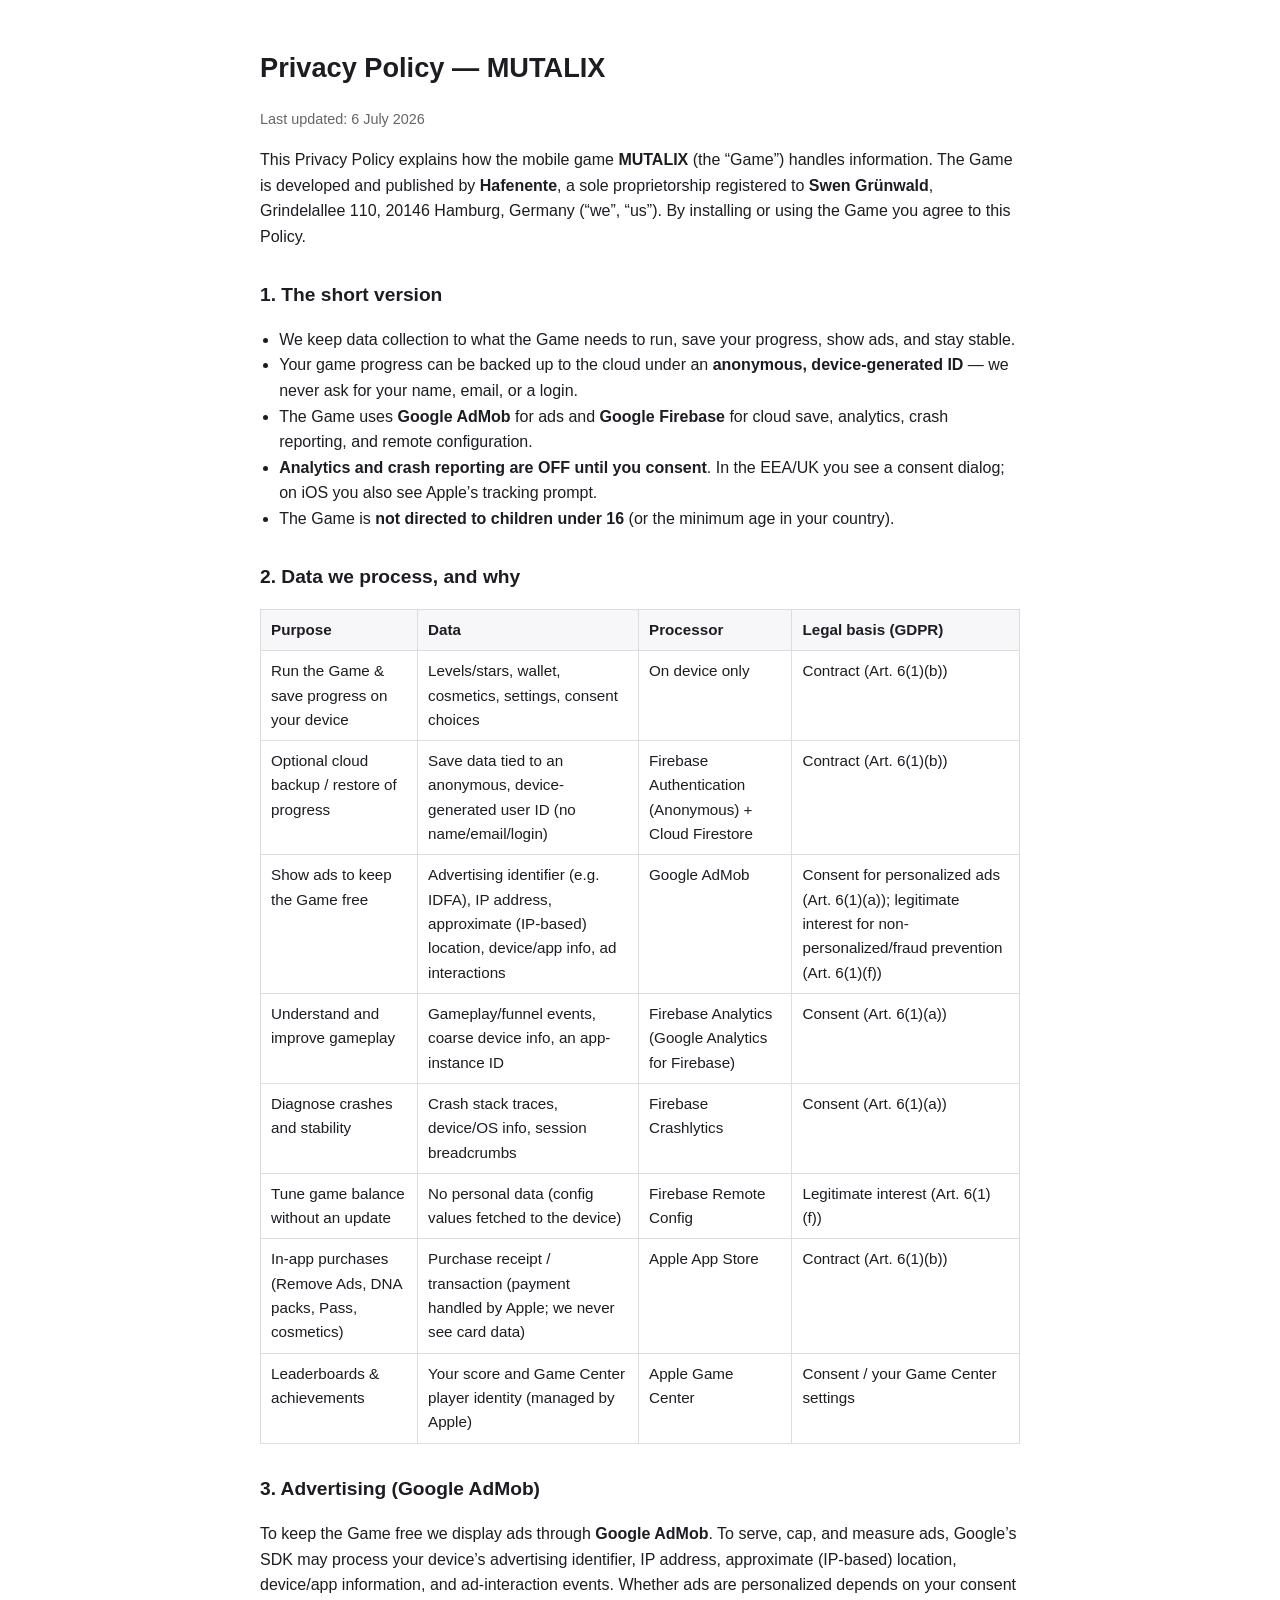
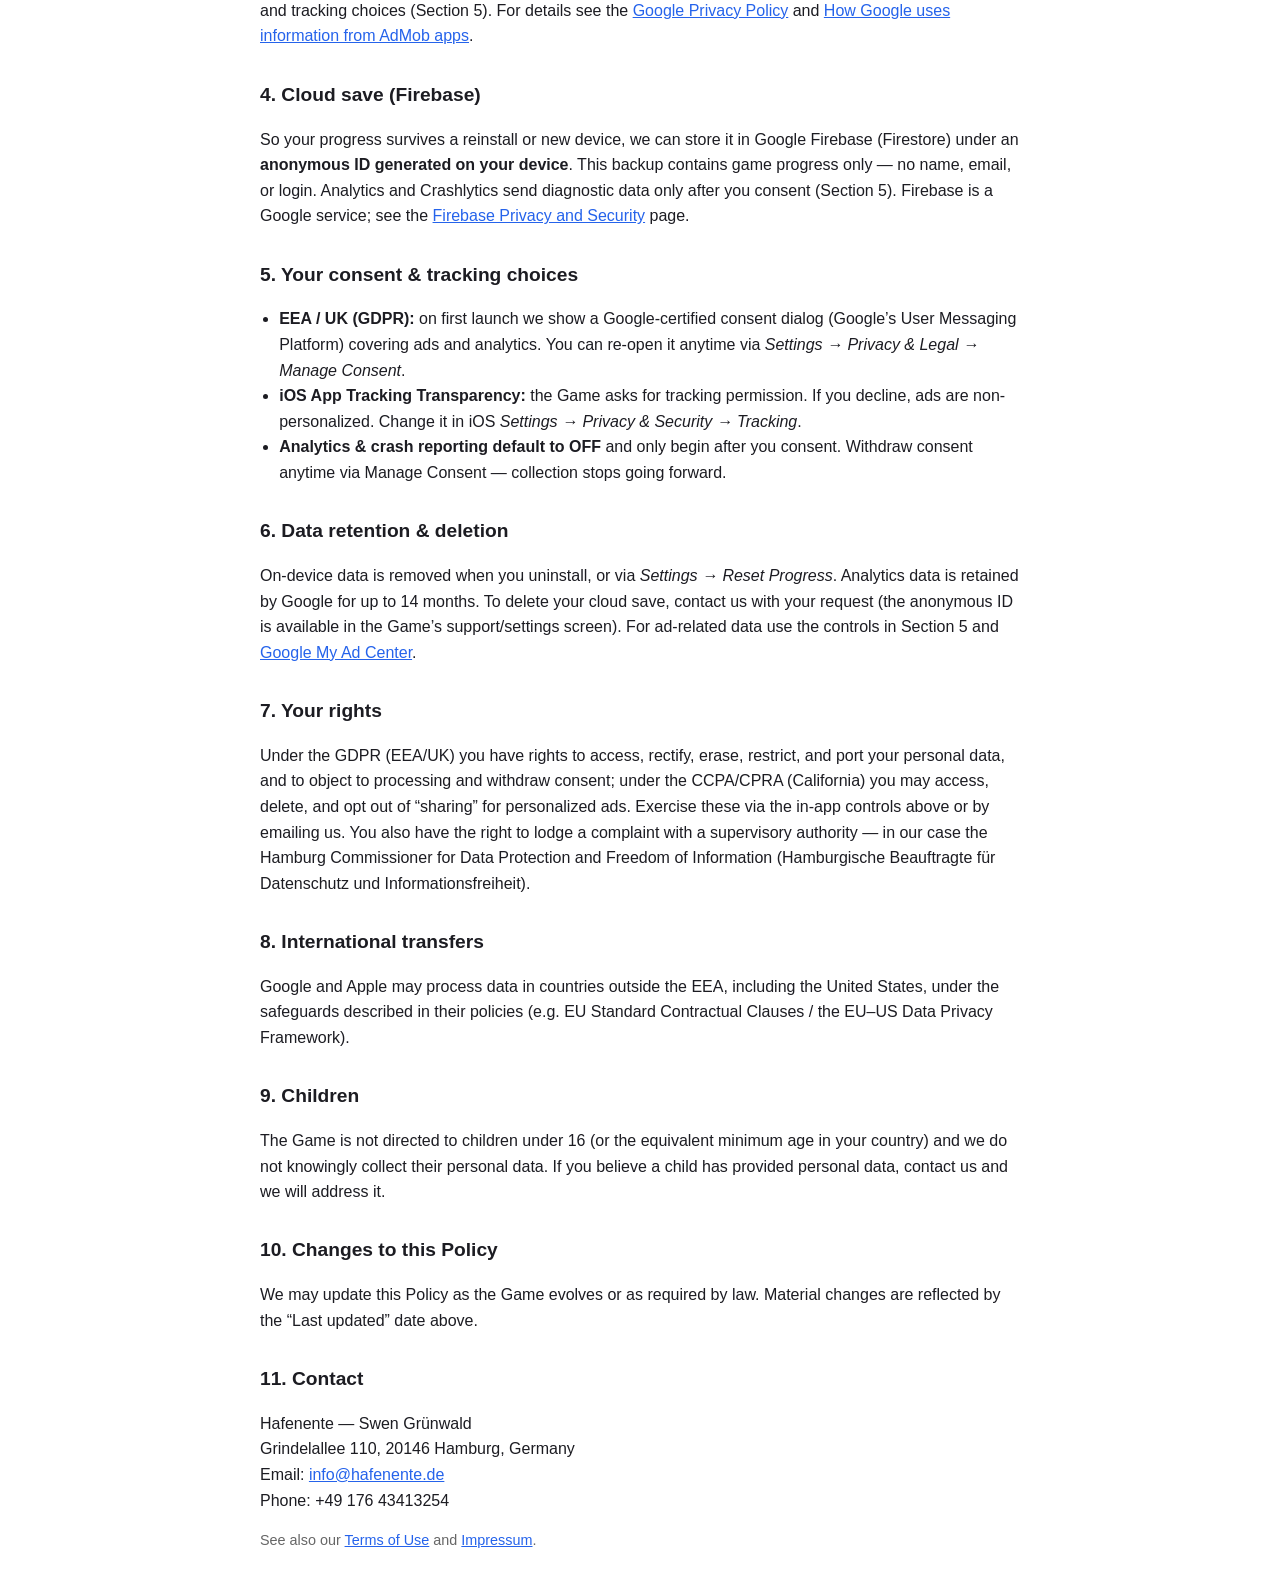
==== privacy.html @ b28b440e "Legal + support pages for MUTALIX (privacy, terms, support/Impressum) Co-Authored-By: Claude Opus 4." ====
<!doctype html>
<!--
  Hosted at: https://swengruenwald-dotcom.github.io/mutalix-legal/privacy.html (matches ConsentManager.PrivacyUrl)
  Review with a lawyer before wide launch. Not legal advice.
-->
<html lang="en">
<head>
<meta charset="utf-8">
<meta name="viewport" content="width=device-width, initial-scale=1">
<title>MUTALIX — Privacy Policy</title>
<style>
  body { font-family: -apple-system, Segoe UI, Roboto, Helvetica, Arial, sans-serif;
         line-height: 1.6; color: #1c1c22; background: #fff; max-width: 760px; margin: 0 auto; padding: 28px; }
  h1 { font-size: 1.7rem; } h2 { font-size: 1.2rem; margin-top: 1.6em; }
  a { color: #2563eb; } code { background: #f3f3f6; padding: 1px 5px; border-radius: 4px; }
  .muted { color: #666; font-size: 0.9rem; }
  ul { padding-left: 1.2em; }
  table { border-collapse: collapse; width: 100%; margin: 1em 0; font-size: 0.95rem; }
  th, td { border: 1px solid #ddd; padding: 8px 10px; text-align: left; vertical-align: top; }
  th { background: #f7f7fa; }
  @media (prefers-color-scheme: dark) {
    body { color: #e6e6ea; background: #17171b; }
    a { color: #7aa7ff; } code { background: #26262c; }
    .muted { color: #9a9aa2; }
    th, td { border-color: #33333a; } th { background: #202027; }
  }
</style>
</head>
<body>
<h1>Privacy Policy — MUTALIX</h1>
<p class="muted">Last updated: 6 July 2026</p>

<p>This Privacy Policy explains how the mobile game <strong>MUTALIX</strong> (the “Game”) handles
information. The Game is developed and published by <strong>Hafenente</strong>, a sole proprietorship
registered to <strong>Swen Grünwald</strong>, Grindelallee 110, 20146 Hamburg, Germany (“we”, “us”).
By installing or using the Game you agree to this Policy.</p>

<h2>1. The short version</h2>
<ul>
  <li>We keep data collection to what the Game needs to run, save your progress, show ads, and stay stable.</li>
  <li>Your game progress can be backed up to the cloud under an <strong>anonymous, device-generated ID</strong> —
      we never ask for your name, email, or a login.</li>
  <li>The Game uses <strong>Google AdMob</strong> for ads and <strong>Google Firebase</strong> for cloud save,
      analytics, crash reporting, and remote configuration.</li>
  <li><strong>Analytics and crash reporting are OFF until you consent</strong>. In the EEA/UK you see a
      consent dialog; on iOS you also see Apple’s tracking prompt.</li>
  <li>The Game is <strong>not directed to children under 16</strong> (or the minimum age in your country).</li>
</ul>

<h2>2. Data we process, and why</h2>
<table>
  <tr><th>Purpose</th><th>Data</th><th>Processor</th><th>Legal basis (GDPR)</th></tr>
  <tr><td>Run the Game &amp; save progress on your device</td><td>Levels/stars, wallet, cosmetics, settings, consent choices</td><td>On device only</td><td>Contract (Art. 6(1)(b))</td></tr>
  <tr><td>Optional cloud backup / restore of progress</td><td>Save data tied to an anonymous, device-generated user ID (no name/email/login)</td><td>Firebase Authentication (Anonymous) + Cloud Firestore</td><td>Contract (Art. 6(1)(b))</td></tr>
  <tr><td>Show ads to keep the Game free</td><td>Advertising identifier (e.g. IDFA), IP address, approximate (IP-based) location, device/app info, ad interactions</td><td>Google AdMob</td><td>Consent for personalized ads (Art. 6(1)(a)); legitimate interest for non-personalized/fraud prevention (Art. 6(1)(f))</td></tr>
  <tr><td>Understand and improve gameplay</td><td>Gameplay/funnel events, coarse device info, an app-instance ID</td><td>Firebase Analytics (Google Analytics for Firebase)</td><td>Consent (Art. 6(1)(a))</td></tr>
  <tr><td>Diagnose crashes and stability</td><td>Crash stack traces, device/OS info, session breadcrumbs</td><td>Firebase Crashlytics</td><td>Consent (Art. 6(1)(a))</td></tr>
  <tr><td>Tune game balance without an update</td><td>No personal data (config values fetched to the device)</td><td>Firebase Remote Config</td><td>Legitimate interest (Art. 6(1)(f))</td></tr>
  <tr><td>In-app purchases (Remove Ads, DNA packs, Pass, cosmetics)</td><td>Purchase receipt / transaction (payment handled by Apple; we never see card data)</td><td>Apple App Store</td><td>Contract (Art. 6(1)(b))</td></tr>
  <tr><td>Leaderboards &amp; achievements</td><td>Your score and Game Center player identity (managed by Apple)</td><td>Apple Game Center</td><td>Consent / your Game Center settings</td></tr>
</table>

<h2>3. Advertising (Google AdMob)</h2>
<p>To keep the Game free we display ads through <strong>Google AdMob</strong>. To serve, cap, and measure
ads, Google’s SDK may process your device’s advertising identifier, IP address, approximate (IP-based)
location, device/app information, and ad-interaction events. Whether ads are personalized depends on your
consent and tracking choices (Section 5). For details see the
<a href="https://policies.google.com/privacy">Google Privacy Policy</a> and
<a href="https://support.google.com/admob/answer/6128543">How Google uses information from AdMob apps</a>.</p>

<h2>4. Cloud save (Firebase)</h2>
<p>So your progress survives a reinstall or new device, we can store it in Google Firebase (Firestore)
under an <strong>anonymous ID generated on your device</strong>. This backup contains game progress only —
no name, email, or login. Analytics and Crashlytics send diagnostic data only after you consent (Section 5).
Firebase is a Google service; see the <a href="https://firebase.google.com/support/privacy">Firebase Privacy
and Security</a> page.</p>

<h2>5. Your consent &amp; tracking choices</h2>
<ul>
  <li><strong>EEA / UK (GDPR):</strong> on first launch we show a Google-certified consent dialog (Google’s
      User Messaging Platform) covering ads and analytics. You can re-open it anytime via
      <em>Settings → Privacy &amp; Legal → Manage Consent</em>.</li>
  <li><strong>iOS App Tracking Transparency:</strong> the Game asks for tracking permission. If you decline,
      ads are non-personalized. Change it in iOS <em>Settings → Privacy &amp; Security → Tracking</em>.</li>
  <li><strong>Analytics &amp; crash reporting default to OFF</strong> and only begin after you consent. Withdraw
      consent anytime via Manage Consent — collection stops going forward.</li>
</ul>

<h2>6. Data retention &amp; deletion</h2>
<p>On-device data is removed when you uninstall, or via <em>Settings → Reset Progress</em>. Analytics data is
retained by Google for up to 14 months. To delete your cloud save, contact us with your request (the
anonymous ID is available in the Game’s support/settings screen). For ad-related data use the controls in
Section 5 and <a href="https://myadcenter.google.com/">Google My Ad Center</a>.</p>

<h2>7. Your rights</h2>
<p>Under the GDPR (EEA/UK) you have rights to access, rectify, erase, restrict, and port your personal data,
and to object to processing and withdraw consent; under the CCPA/CPRA (California) you may access, delete, and
opt out of “sharing” for personalized ads. Exercise these via the in-app controls above or by emailing us. You
also have the right to lodge a complaint with a supervisory authority — in our case the Hamburg Commissioner
for Data Protection and Freedom of Information (Hamburgische Beauftragte für Datenschutz und Informationsfreiheit).</p>

<h2>8. International transfers</h2>
<p>Google and Apple may process data in countries outside the EEA, including the United States, under the
safeguards described in their policies (e.g. EU Standard Contractual Clauses / the EU–US Data Privacy Framework).</p>

<h2>9. Children</h2>
<p>The Game is not directed to children under 16 (or the equivalent minimum age in your country) and we do not
knowingly collect their personal data. If you believe a child has provided personal data, contact us and we
will address it.</p>

<h2>10. Changes to this Policy</h2>
<p>We may update this Policy as the Game evolves or as required by law. Material changes are reflected by the
“Last updated” date above.</p>

<h2>11. Contact</h2>
<p>Hafenente — Swen Grünwald<br>
Grindelallee 110, 20146 Hamburg, Germany<br>
Email: <a href="mailto:info@hafenente.de">info@hafenente.de</a><br>
Phone: +49 176 43413254</p>

<p class="muted">See also our <a href="terms.html">Terms of Use</a> and <a href="index.html">Impressum</a>.</p>

</body>
</html>
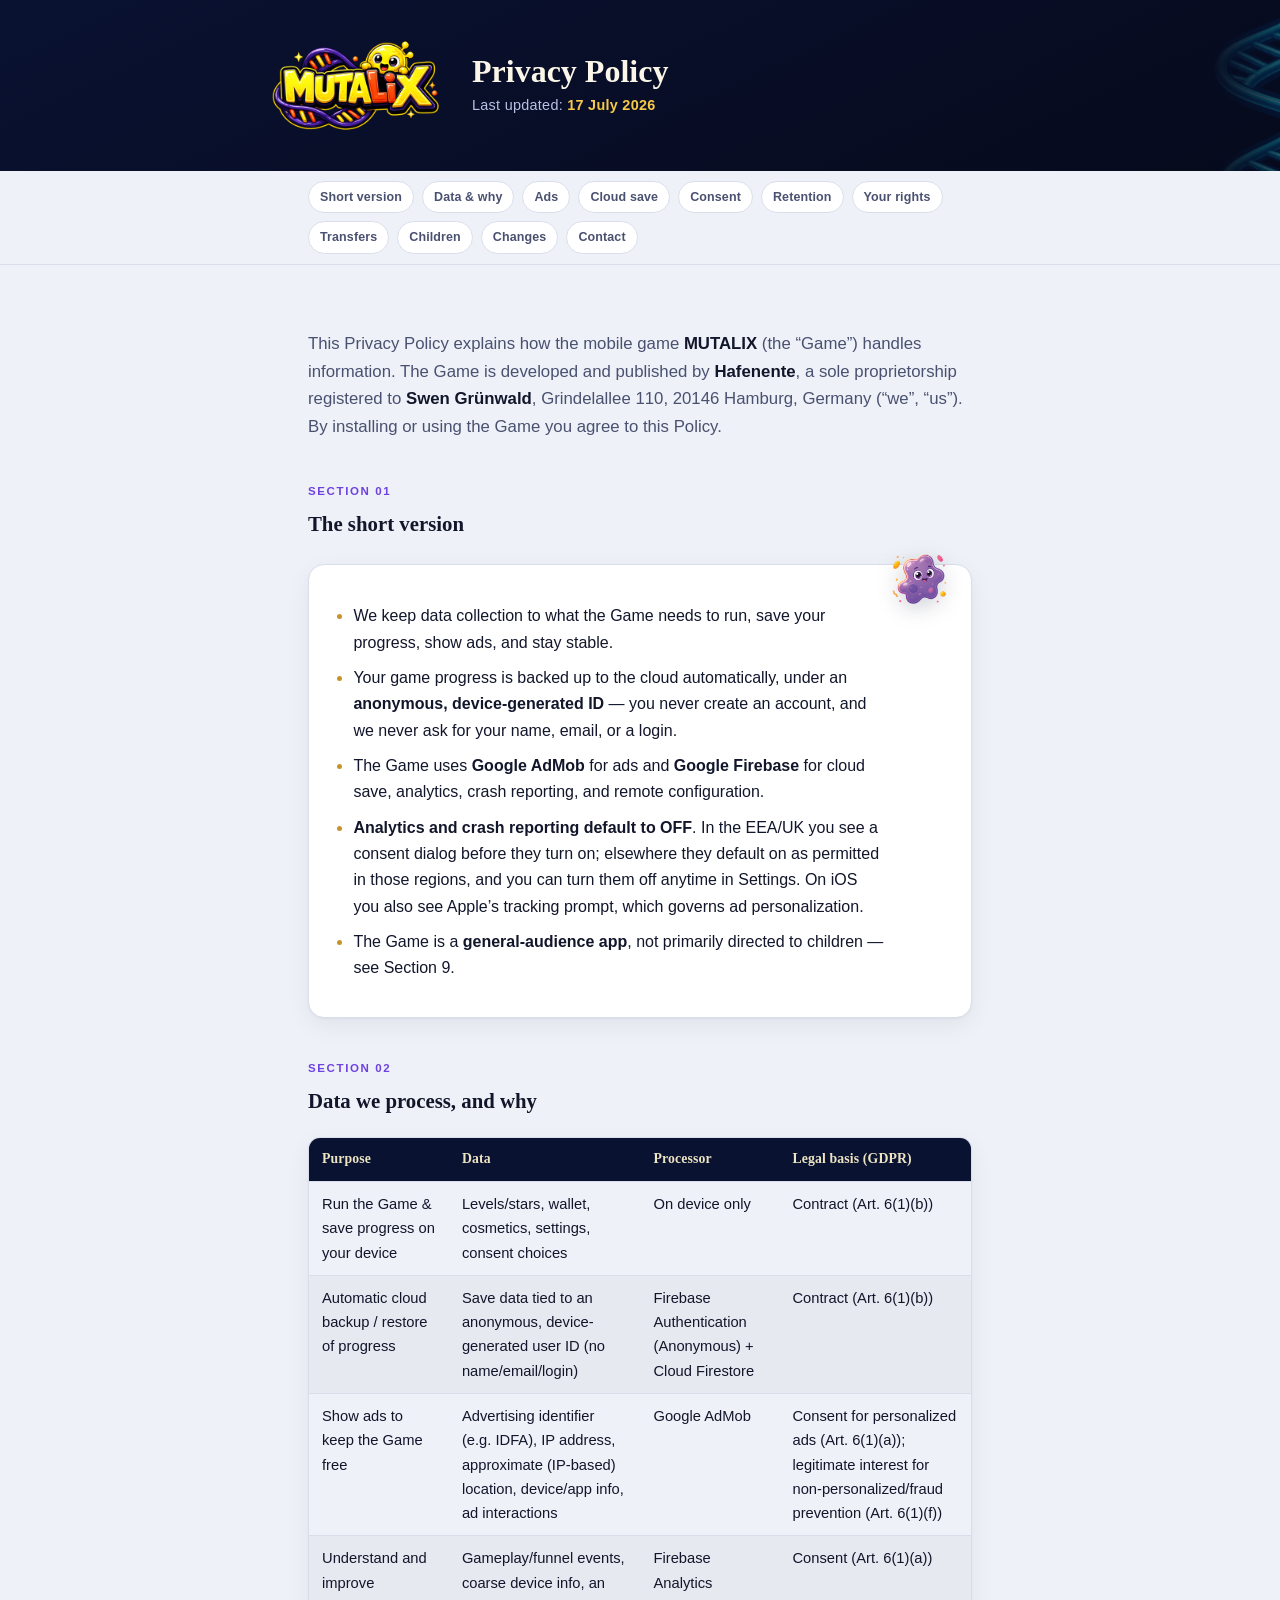
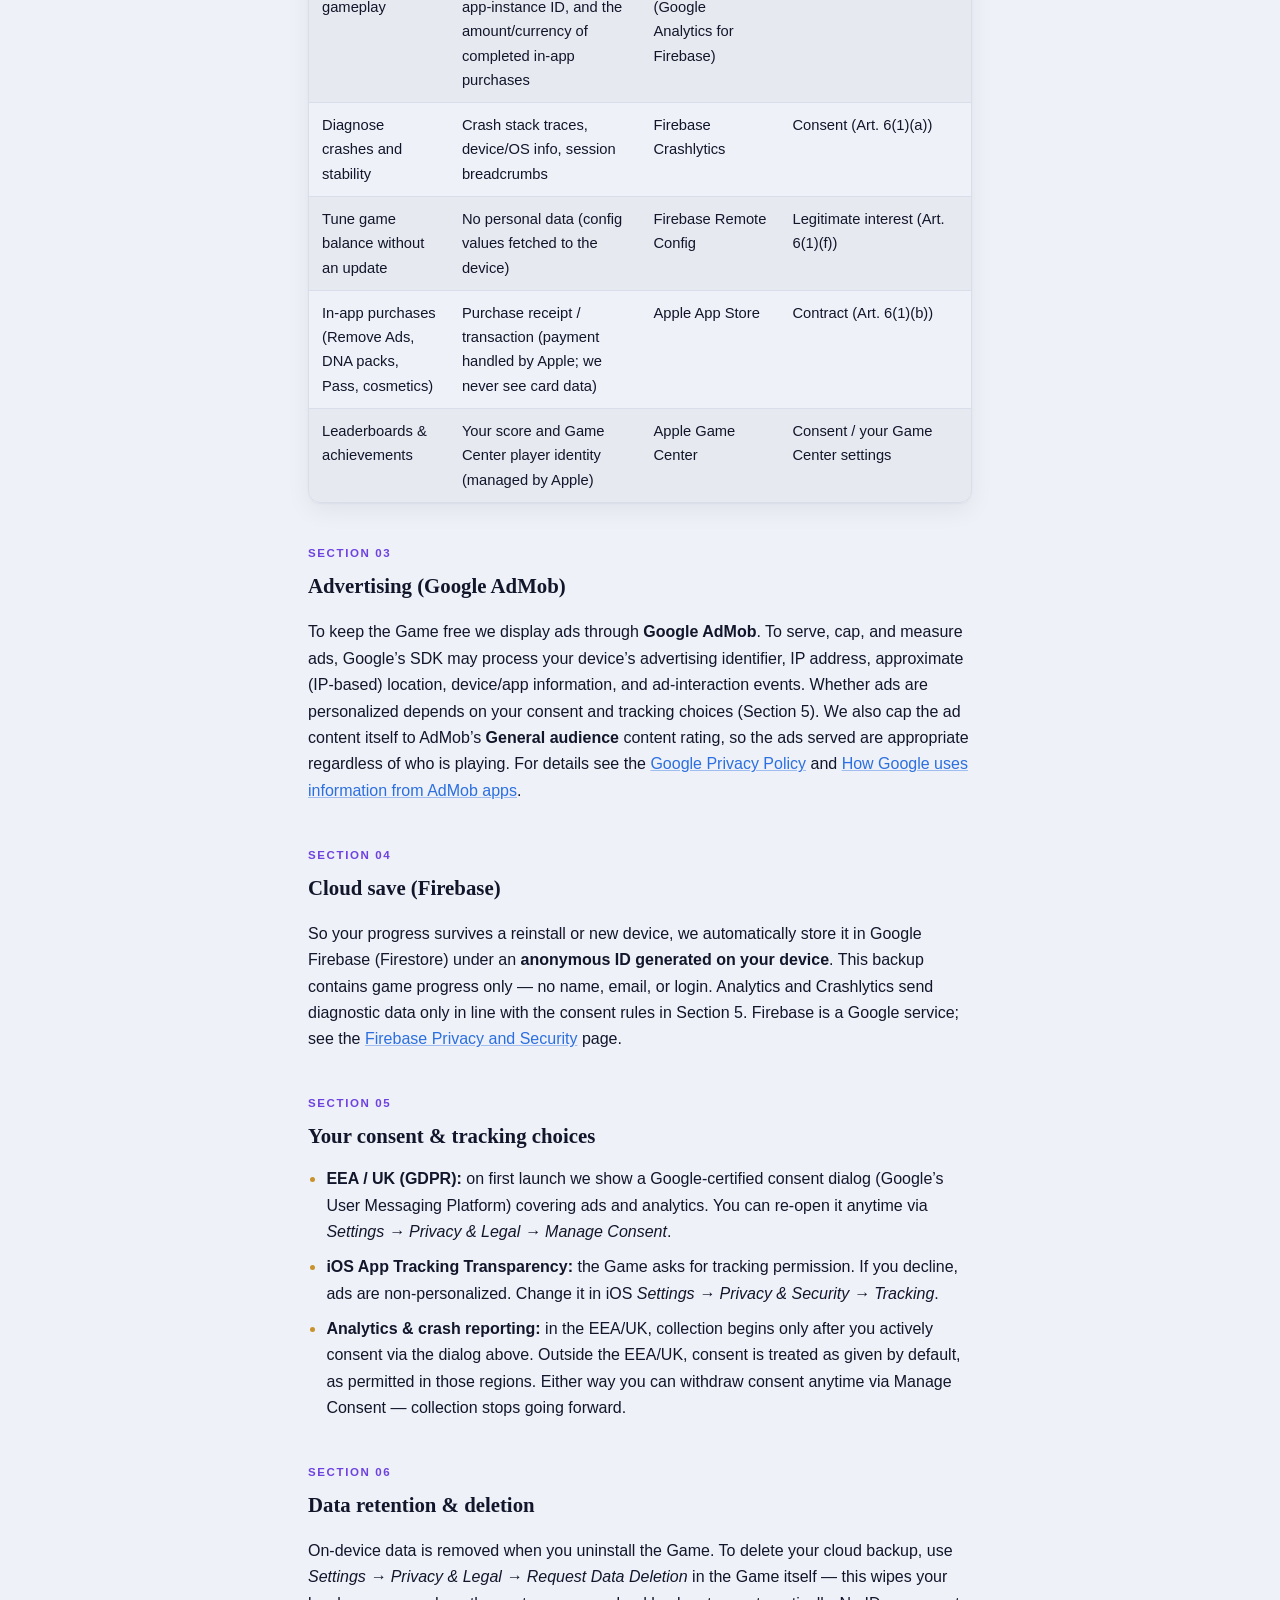
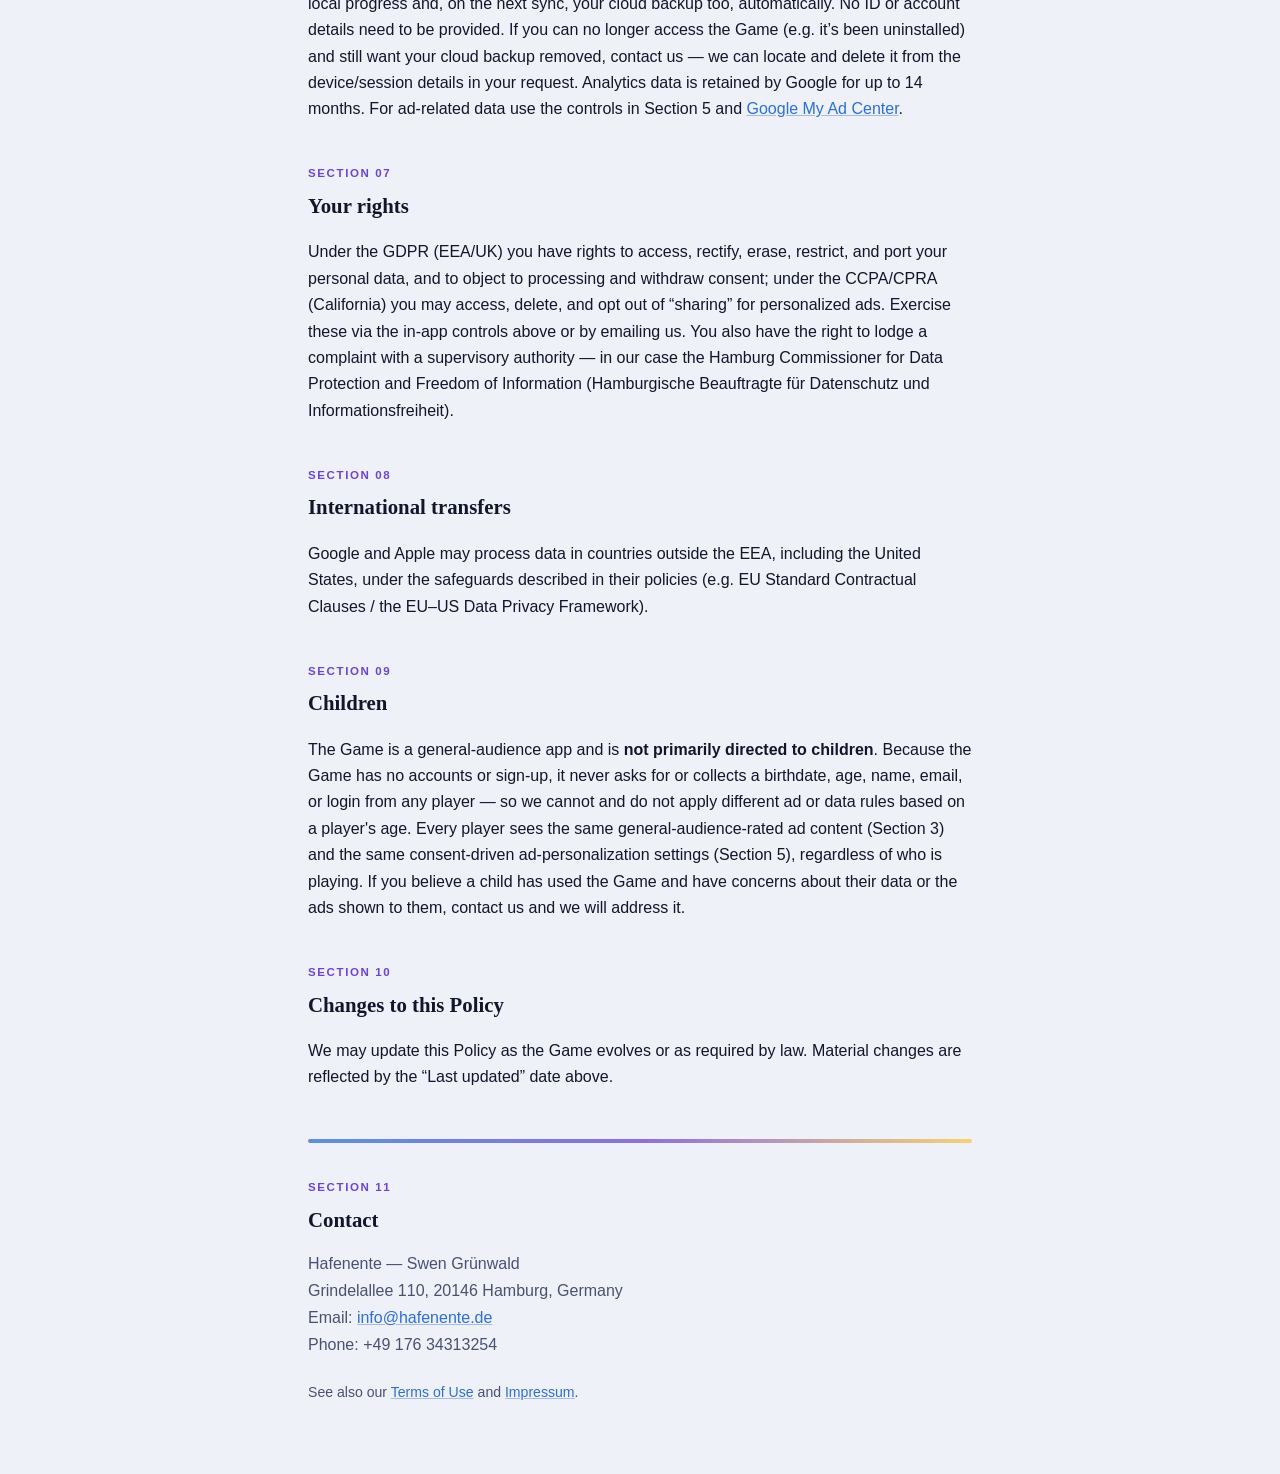
==== commit e8ca7761: "Add files via upload" ====
--- a/privacy.html
+++ b/privacy.html
@@ -8,117 +8,185 @@
 <meta charset="utf-8">
 <meta name="viewport" content="width=device-width, initial-scale=1">
 <title>MUTALIX — Privacy Policy</title>
-<style>
-  body { font-family: -apple-system, Segoe UI, Roboto, Helvetica, Arial, sans-serif;
-         line-height: 1.6; color: #1c1c22; background: #fff; max-width: 760px; margin: 0 auto; padding: 28px; }
-  h1 { font-size: 1.7rem; } h2 { font-size: 1.2rem; margin-top: 1.6em; }
-  a { color: #2563eb; } code { background: #f3f3f6; padding: 1px 5px; border-radius: 4px; }
-  .muted { color: #666; font-size: 0.9rem; }
-  ul { padding-left: 1.2em; }
-  table { border-collapse: collapse; width: 100%; margin: 1em 0; font-size: 0.95rem; }
-  th, td { border: 1px solid #ddd; padding: 8px 10px; text-align: left; vertical-align: top; }
-  th { background: #f7f7fa; }
-  @media (prefers-color-scheme: dark) {
-    body { color: #e6e6ea; background: #17171b; }
-    a { color: #7aa7ff; } code { background: #26262c; }
-    .muted { color: #9a9aa2; }
-    th, td { border-color: #33333a; } th { background: #202027; }
-  }
-</style>
+<link rel="stylesheet" href="assets/legal.css">
 </head>
 <body>
-<h1>Privacy Policy — MUTALIX</h1>
-<p class="muted">Last updated: 6 July 2026</p>
 
-<p>This Privacy Policy explains how the mobile game <strong>MUTALIX</strong> (the “Game”) handles
-information. The Game is developed and published by <strong>Hafenente</strong>, a sole proprietorship
-registered to <strong>Swen Grünwald</strong>, Grindelallee 110, 20146 Hamburg, Germany (“we”, “us”).
-By installing or using the Game you agree to this Policy.</p>
+<header class="band">
+  <img class="helix-bleed" src="assets/dna_helix.png" alt="" aria-hidden="true">
+  <div class="band-inner">
+    <img class="mark" src="assets/logo_mutalix.png" alt="MUTALIX">
+    <div class="titles">
+      <h1>Privacy Policy</h1>
+      <p>Last updated: <strong>17 July 2026</strong></p>
+    </div>
+  </div>
+</header>
 
-<h2>1. The short version</h2>
-<ul>
-  <li>We keep data collection to what the Game needs to run, save your progress, show ads, and stay stable.</li>
-  <li>Your game progress can be backed up to the cloud under an <strong>anonymous, device-generated ID</strong> —
-      we never ask for your name, email, or a login.</li>
-  <li>The Game uses <strong>Google AdMob</strong> for ads and <strong>Google Firebase</strong> for cloud save,
-      analytics, crash reporting, and remote configuration.</li>
-  <li><strong>Analytics and crash reporting are OFF until you consent</strong>. In the EEA/UK you see a
-      consent dialog; on iOS you also see Apple’s tracking prompt.</li>
-  <li>The Game is <strong>not directed to children under 16</strong> (or the minimum age in your country).</li>
-</ul>
+<nav class="jump" aria-label="Jump to section">
+  <ul>
+    <li><a class="pill" href="#short">Short version</a></li>
+    <li><a class="pill" href="#data">Data &amp; why</a></li>
+    <li><a class="pill" href="#ads">Ads</a></li>
+    <li><a class="pill" href="#cloud">Cloud save</a></li>
+    <li><a class="pill" href="#consent">Consent</a></li>
+    <li><a class="pill" href="#retention">Retention</a></li>
+    <li><a class="pill" href="#rights">Your rights</a></li>
+    <li><a class="pill" href="#transfers">Transfers</a></li>
+    <li><a class="pill" href="#children">Children</a></li>
+    <li><a class="pill" href="#changes">Changes</a></li>
+    <li><a class="pill" href="#contact">Contact</a></li>
+  </ul>
+</nav>
 
-<h2>2. Data we process, and why</h2>
-<table>
-  <tr><th>Purpose</th><th>Data</th><th>Processor</th><th>Legal basis (GDPR)</th></tr>
-  <tr><td>Run the Game &amp; save progress on your device</td><td>Levels/stars, wallet, cosmetics, settings, consent choices</td><td>On device only</td><td>Contract (Art. 6(1)(b))</td></tr>
-  <tr><td>Optional cloud backup / restore of progress</td><td>Save data tied to an anonymous, device-generated user ID (no name/email/login)</td><td>Firebase Authentication (Anonymous) + Cloud Firestore</td><td>Contract (Art. 6(1)(b))</td></tr>
-  <tr><td>Show ads to keep the Game free</td><td>Advertising identifier (e.g. IDFA), IP address, approximate (IP-based) location, device/app info, ad interactions</td><td>Google AdMob</td><td>Consent for personalized ads (Art. 6(1)(a)); legitimate interest for non-personalized/fraud prevention (Art. 6(1)(f))</td></tr>
-  <tr><td>Understand and improve gameplay</td><td>Gameplay/funnel events, coarse device info, an app-instance ID</td><td>Firebase Analytics (Google Analytics for Firebase)</td><td>Consent (Art. 6(1)(a))</td></tr>
-  <tr><td>Diagnose crashes and stability</td><td>Crash stack traces, device/OS info, session breadcrumbs</td><td>Firebase Crashlytics</td><td>Consent (Art. 6(1)(a))</td></tr>
-  <tr><td>Tune game balance without an update</td><td>No personal data (config values fetched to the device)</td><td>Firebase Remote Config</td><td>Legitimate interest (Art. 6(1)(f))</td></tr>
-  <tr><td>In-app purchases (Remove Ads, DNA packs, Pass, cosmetics)</td><td>Purchase receipt / transaction (payment handled by Apple; we never see card data)</td><td>Apple App Store</td><td>Contract (Art. 6(1)(b))</td></tr>
-  <tr><td>Leaderboards &amp; achievements</td><td>Your score and Game Center player identity (managed by Apple)</td><td>Apple Game Center</td><td>Consent / your Game Center settings</td></tr>
-</table>
+<main>
+  <p class="lede">This Privacy Policy explains how the mobile game <strong>MUTALIX</strong> (the “Game”) handles
+  information. The Game is developed and published by <strong>Hafenente</strong>, a sole proprietorship
+  registered to <strong>Swen Grünwald</strong>, Grindelallee 110, 20146 Hamburg, Germany (“we”, “us”).
+  By installing or using the Game you agree to this Policy.</p>
 
-<h2>3. Advertising (Google AdMob)</h2>
-<p>To keep the Game free we display ads through <strong>Google AdMob</strong>. To serve, cap, and measure
-ads, Google’s SDK may process your device’s advertising identifier, IP address, approximate (IP-based)
-location, device/app information, and ad-interaction events. Whether ads are personalized depends on your
-consent and tracking choices (Section 5). For details see the
-<a href="https://policies.google.com/privacy">Google Privacy Policy</a> and
-<a href="https://support.google.com/admob/answer/6128543">How Google uses information from AdMob apps</a>.</p>
+  <section class="record" id="short">
+    <span class="eyebrow">Section 01</span>
+    <h2>The short version</h2>
+    <div class="callout">
+      <img class="mascot" src="assets/mascot_cell.png" alt="" aria-hidden="true">
+      <ul>
+        <li>We keep data collection to what the Game needs to run, save your progress, show ads, and stay stable.</li>
+        <li>Your game progress is backed up to the cloud automatically, under an <strong>anonymous,
+            device-generated ID</strong> — you never create an account, and we never ask for your name, email, or
+            a login.</li>
+        <li>The Game uses <strong>Google AdMob</strong> for ads and <strong>Google Firebase</strong> for cloud save,
+            analytics, crash reporting, and remote configuration.</li>
+        <li><strong>Analytics and crash reporting default to OFF</strong>. In the EEA/UK you see a consent dialog
+            before they turn on; elsewhere they default on as permitted in those regions, and you can turn them off
+            anytime in Settings. On iOS you also see Apple’s tracking prompt, which governs ad personalization.</li>
+        <li>The Game is a <strong>general-audience app</strong>, not primarily directed to children — see
+            Section 9.</li>
+      </ul>
+    </div>
+  </section>
 
-<h2>4. Cloud save (Firebase)</h2>
-<p>So your progress survives a reinstall or new device, we can store it in Google Firebase (Firestore)
-under an <strong>anonymous ID generated on your device</strong>. This backup contains game progress only —
-no name, email, or login. Analytics and Crashlytics send diagnostic data only after you consent (Section 5).
-Firebase is a Google service; see the <a href="https://firebase.google.com/support/privacy">Firebase Privacy
-and Security</a> page.</p>
+  <section class="record" id="data">
+    <span class="eyebrow">Section 02</span>
+    <h2>Data we process, and why</h2>
+    <div class="table-wrap">
+      <table>
+        <thead><tr><th>Purpose</th><th>Data</th><th>Processor</th><th>Legal basis (GDPR)</th></tr></thead>
+        <tbody>
+          <tr><td>Run the Game &amp; save progress on your device</td><td>Levels/stars, wallet, cosmetics, settings, consent choices</td><td>On device only</td><td>Contract (Art. 6(1)(b))</td></tr>
+          <tr><td>Automatic cloud backup / restore of progress</td><td>Save data tied to an anonymous, device-generated user ID (no name/email/login)</td><td>Firebase Authentication (Anonymous) + Cloud Firestore</td><td>Contract (Art. 6(1)(b))</td></tr>
+          <tr><td>Show ads to keep the Game free</td><td>Advertising identifier (e.g. IDFA), IP address, approximate (IP-based) location, device/app info, ad interactions</td><td>Google AdMob</td><td>Consent for personalized ads (Art. 6(1)(a)); legitimate interest for non-personalized/fraud prevention (Art. 6(1)(f))</td></tr>
+          <tr><td>Understand and improve gameplay</td><td>Gameplay/funnel events, coarse device info, an app-instance ID, and the amount/currency of completed in-app purchases</td><td>Firebase Analytics (Google Analytics for Firebase)</td><td>Consent (Art. 6(1)(a))</td></tr>
+          <tr><td>Diagnose crashes and stability</td><td>Crash stack traces, device/OS info, session breadcrumbs</td><td>Firebase Crashlytics</td><td>Consent (Art. 6(1)(a))</td></tr>
+          <tr><td>Tune game balance without an update</td><td>No personal data (config values fetched to the device)</td><td>Firebase Remote Config</td><td>Legitimate interest (Art. 6(1)(f))</td></tr>
+          <tr><td>In-app purchases (Remove Ads, DNA packs, Pass, cosmetics)</td><td>Purchase receipt / transaction (payment handled by Apple; we never see card data)</td><td>Apple App Store</td><td>Contract (Art. 6(1)(b))</td></tr>
+          <tr><td>Leaderboards &amp; achievements</td><td>Your score and Game Center player identity (managed by Apple)</td><td>Apple Game Center</td><td>Consent / your Game Center settings</td></tr>
+        </tbody>
+      </table>
+    </div>
+  </section>
 
-<h2>5. Your consent &amp; tracking choices</h2>
-<ul>
-  <li><strong>EEA / UK (GDPR):</strong> on first launch we show a Google-certified consent dialog (Google’s
-      User Messaging Platform) covering ads and analytics. You can re-open it anytime via
-      <em>Settings → Privacy &amp; Legal → Manage Consent</em>.</li>
-  <li><strong>iOS App Tracking Transparency:</strong> the Game asks for tracking permission. If you decline,
-      ads are non-personalized. Change it in iOS <em>Settings → Privacy &amp; Security → Tracking</em>.</li>
-  <li><strong>Analytics &amp; crash reporting default to OFF</strong> and only begin after you consent. Withdraw
-      consent anytime via Manage Consent — collection stops going forward.</li>
-</ul>
+  <section class="record" id="ads">
+    <span class="eyebrow">Section 03</span>
+    <h2>Advertising (Google AdMob)</h2>
+    <p>To keep the Game free we display ads through <strong>Google AdMob</strong>. To serve, cap, and measure
+    ads, Google’s SDK may process your device’s advertising identifier, IP address, approximate (IP-based)
+    location, device/app information, and ad-interaction events. Whether ads are personalized depends on your
+    consent and tracking choices (Section 5). We also cap the ad content itself to AdMob’s <strong>General
+    audience</strong> content rating, so the ads served are appropriate regardless of who is playing. For details
+    see the <a href="https://policies.google.com/privacy">Google Privacy Policy</a> and
+    <a href="https://support.google.com/admob/answer/6128543">How Google uses information from AdMob apps</a>.</p>
+  </section>
 
-<h2>6. Data retention &amp; deletion</h2>
-<p>On-device data is removed when you uninstall, or via <em>Settings → Reset Progress</em>. Analytics data is
-retained by Google for up to 14 months. To delete your cloud save, contact us with your request (the
-anonymous ID is available in the Game’s support/settings screen). For ad-related data use the controls in
-Section 5 and <a href="https://myadcenter.google.com/">Google My Ad Center</a>.</p>
+  <section class="record" id="cloud">
+    <span class="eyebrow">Section 04</span>
+    <h2>Cloud save (Firebase)</h2>
+    <p>So your progress survives a reinstall or new device, we automatically store it in Google Firebase
+    (Firestore) under an <strong>anonymous ID generated on your device</strong>. This backup contains game
+    progress only — no name, email, or login. Analytics and Crashlytics send diagnostic data only in line with
+    the consent rules in Section 5. Firebase is a Google service; see the
+    <a href="https://firebase.google.com/support/privacy">Firebase Privacy and Security</a> page.</p>
+  </section>
 
-<h2>7. Your rights</h2>
-<p>Under the GDPR (EEA/UK) you have rights to access, rectify, erase, restrict, and port your personal data,
-and to object to processing and withdraw consent; under the CCPA/CPRA (California) you may access, delete, and
-opt out of “sharing” for personalized ads. Exercise these via the in-app controls above or by emailing us. You
-also have the right to lodge a complaint with a supervisory authority — in our case the Hamburg Commissioner
-for Data Protection and Freedom of Information (Hamburgische Beauftragte für Datenschutz und Informationsfreiheit).</p>
+  <section class="record" id="consent">
+    <span class="eyebrow">Section 05</span>
+    <h2>Your consent &amp; tracking choices</h2>
+    <ul>
+      <li><strong>EEA / UK (GDPR):</strong> on first launch we show a Google-certified consent dialog (Google’s
+          User Messaging Platform) covering ads and analytics. You can re-open it anytime via
+          <em>Settings → Privacy &amp; Legal → Manage Consent</em>.</li>
+      <li><strong>iOS App Tracking Transparency:</strong> the Game asks for tracking permission. If you decline,
+          ads are non-personalized. Change it in iOS <em>Settings → Privacy &amp; Security → Tracking</em>.</li>
+      <li><strong>Analytics &amp; crash reporting:</strong> in the EEA/UK, collection begins only after you
+          actively consent via the dialog above. Outside the EEA/UK, consent is treated as given by default, as
+          permitted in those regions. Either way you can withdraw consent anytime via Manage Consent — collection
+          stops going forward.</li>
+    </ul>
+  </section>
 
-<h2>8. International transfers</h2>
-<p>Google and Apple may process data in countries outside the EEA, including the United States, under the
-safeguards described in their policies (e.g. EU Standard Contractual Clauses / the EU–US Data Privacy Framework).</p>
+  <section class="record" id="retention">
+    <span class="eyebrow">Section 06</span>
+    <h2>Data retention &amp; deletion</h2>
+    <p>On-device data is removed when you uninstall the Game. To delete your cloud backup, use
+    <em>Settings → Privacy &amp; Legal → Request Data Deletion</em> in the Game itself — this wipes your local
+    progress and, on the next sync, your cloud backup too, automatically. No ID or account details need to be
+    provided. If you can no longer access the Game (e.g. it’s been uninstalled) and still want your cloud backup
+    removed, contact us — we can locate and delete it from the device/session details in your request. Analytics
+    data is retained by Google for up to 14 months. For ad-related data use the controls in Section 5 and
+    <a href="https://myadcenter.google.com/">Google My Ad Center</a>.</p>
+  </section>
 
-<h2>9. Children</h2>
-<p>The Game is not directed to children under 16 (or the equivalent minimum age in your country) and we do not
-knowingly collect their personal data. If you believe a child has provided personal data, contact us and we
-will address it.</p>
+  <section class="record" id="rights">
+    <span class="eyebrow">Section 07</span>
+    <h2>Your rights</h2>
+    <p>Under the GDPR (EEA/UK) you have rights to access, rectify, erase, restrict, and port your personal data,
+    and to object to processing and withdraw consent; under the CCPA/CPRA (California) you may access, delete, and
+    opt out of “sharing” for personalized ads. Exercise these via the in-app controls above or by emailing us. You
+    also have the right to lodge a complaint with a supervisory authority — in our case the Hamburg Commissioner
+    for Data Protection and Freedom of Information (Hamburgische Beauftragte für Datenschutz und Informationsfreiheit).</p>
+  </section>
 
-<h2>10. Changes to this Policy</h2>
-<p>We may update this Policy as the Game evolves or as required by law. Material changes are reflected by the
-“Last updated” date above.</p>
+  <section class="record" id="transfers">
+    <span class="eyebrow">Section 08</span>
+    <h2>International transfers</h2>
+    <p>Google and Apple may process data in countries outside the EEA, including the United States, under the
+    safeguards described in their policies (e.g. EU Standard Contractual Clauses / the EU–US Data Privacy Framework).</p>
+  </section>
 
-<h2>11. Contact</h2>
-<p>Hafenente — Swen Grünwald<br>
-Grindelallee 110, 20146 Hamburg, Germany<br>
-Email: <a href="mailto:info@hafenente.de">info@hafenente.de</a><br>
-Phone: +49 176 43413254</p>
+  <section class="record" id="children">
+    <span class="eyebrow">Section 09</span>
+    <h2>Children</h2>
+    <p>The Game is a general-audience app and is <strong>not primarily directed to children</strong>. Because the
+    Game has no accounts or sign-up, it never asks for or collects a birthdate, age, name, email, or login from
+    any player — so we cannot and do not apply different ad or data rules based on a player's age. Every player
+    sees the same general-audience-rated ad content (Section 3) and the same consent-driven ad-personalization
+    settings (Section 5), regardless of who is playing. If you believe a child has used the Game and have
+    concerns about their data or the ads shown to them, contact us and we will address it.</p>
+  </section>
 
-<p class="muted">See also our <a href="terms.html">Terms of Use</a> and <a href="index.html">Impressum</a>.</p>
+  <section class="record" id="changes">
+    <span class="eyebrow">Section 10</span>
+    <h2>Changes to this Policy</h2>
+    <p>We may update this Policy as the Game evolves or as required by law. Material changes are reflected by the
+    “Last updated” date above.</p>
+  </section>
+
+  <div class="strand-rule" role="presentation"></div>
+
+  <footer id="contact">
+    <section class="record" style="margin-top:0;">
+      <span class="eyebrow">Section 11</span>
+      <h2>Contact</h2>
+      <address>
+        Hafenente — Swen Grünwald<br>
+        Grindelallee 110, 20146 Hamburg, Germany<br>
+        Email: <a href="mailto:info@hafenente.de">info@hafenente.de</a><br>
+        Phone: +49 176 34313254
+      </address>
+    </section>
+    <p class="see-also muted">See also our <a href="terms.html">Terms of Use</a> and <a href="index.html">Impressum</a>.</p>
+  </footer>
+</main>
 
 </body>
 </html>
--- a/assets/legal.css
+++ b/assets/legal.css
@@ -0,0 +1,220 @@
+:root {
+  --paper: #EEF1F7;
+  --paper-card: #FFFFFF;
+  --ink: #12162B;
+  --ink-soft: #4A5170;
+  --navy: #0A1232;
+  --navy-deep: #060A1C;
+  --gold: #C9932B;
+  --gold-bg: #F7C948;
+  --blue: #2B6FE0;
+  --violet: #6E42E0;
+  --border: #D8DEEA;
+  --shadow: 0 1px 2px rgba(10, 18, 50, 0.04), 0 8px 24px rgba(10, 18, 50, 0.06);
+}
+:root[data-theme="dark"] {
+  --paper: #0A1232;
+  --paper-card: #121A3B;
+  --ink: #E8EAF6;
+  --ink-soft: #A7AFCC;
+  --navy: #060A1C;
+  --navy-deep: #040714;
+  --gold: #F7C948;
+  --gold-bg: #F7C948;
+  --blue: #7CB0FF;
+  --violet: #B79CFF;
+  --border: #262F55;
+  --shadow: 0 1px 2px rgba(0, 0, 0, 0.3), 0 12px 28px rgba(0, 0, 0, 0.35);
+}
+@media (prefers-color-scheme: dark) {
+  :root:not([data-theme="light"]) {
+    --paper: #0A1232;
+    --paper-card: #121A3B;
+    --ink: #E8EAF6;
+    --ink-soft: #A7AFCC;
+    --navy: #060A1C;
+    --navy-deep: #040714;
+    --gold: #F7C948;
+    --gold-bg: #F7C948;
+    --blue: #7CB0FF;
+    --violet: #B79CFF;
+    --border: #262F55;
+    --shadow: 0 1px 2px rgba(0, 0, 0, 0.3), 0 12px 28px rgba(0, 0, 0, 0.35);
+  }
+}
+
+* { box-sizing: border-box; }
+html { -webkit-text-size-adjust: 100%; }
+body {
+  margin: 0;
+  background: var(--paper);
+  color: var(--ink);
+  font-family: -apple-system, "Segoe UI", Roboto, "Helvetica Neue", Arial, sans-serif;
+  line-height: 1.65;
+}
+a { color: var(--blue); text-decoration-color: color-mix(in srgb, var(--blue) 40%, transparent); }
+a:hover { text-decoration-thickness: 2px; }
+a:focus-visible, button:focus-visible, .pill:focus-visible {
+  outline: 2px solid var(--gold-bg); outline-offset: 2px; border-radius: 4px;
+}
+code { background: color-mix(in srgb, var(--ink) 6%, transparent); padding: 1px 6px; border-radius: 4px; font-size: 0.92em; }
+h1, h2 {
+  font-family: ui-serif, "Iowan Old Style", "Palatino Linotype", "Noto Serif", Georgia, serif;
+  text-wrap: balance;
+  color: var(--ink);
+}
+.muted { color: var(--ink-soft); }
+
+/* ---------- Header band ---------- */
+.band {
+  position: relative;
+  overflow: hidden;
+  background: linear-gradient(155deg, var(--navy) 0%, var(--navy-deep) 100%);
+  padding: 30px clamp(20px, 6vw, 48px);
+}
+.band-inner {
+  position: relative;
+  z-index: 2;
+  max-width: 760px;
+  margin: 0 auto;
+  display: flex;
+  align-items: center;
+  gap: 22px;
+  flex-wrap: wrap;
+}
+.band img.mark { width: min(190px, 42vw); height: auto; display: block; flex-shrink: 0; }
+.band .titles { min-width: 0; }
+.band h1 { margin: 0 0 4px; font-size: clamp(1.5rem, 4vw, 2rem); color: #FBF6E8; line-height: 1.15; }
+.band .titles p { margin: 0; color: #B9C2E6; font-size: 0.9rem; letter-spacing: 0.02em; }
+.band .titles p strong { color: var(--gold-bg); font-weight: 700; }
+.helix-bleed {
+  position: absolute;
+  right: -6%;
+  top: 50%;
+  transform: translateY(-50%);
+  height: 145%;
+  width: auto;
+  opacity: 0.34;
+  -webkit-mask-image: linear-gradient(to left, black 45%, transparent 92%);
+  mask-image: linear-gradient(to left, black 45%, transparent 92%);
+  z-index: 1;
+  pointer-events: none;
+}
+
+/* ---------- Jump nav ---------- */
+nav.jump {
+  position: sticky;
+  top: 0;
+  z-index: 10;
+  background: color-mix(in srgb, var(--paper) 88%, transparent);
+  backdrop-filter: blur(6px);
+  border-bottom: 1px solid var(--border);
+}
+nav.jump ul {
+  max-width: 760px;
+  margin: 0 auto;
+  padding: 10px clamp(20px, 6vw, 48px);
+  list-style: none;
+  display: flex;
+  gap: 8px;
+  flex-wrap: wrap;
+}
+nav.jump a.pill {
+  display: inline-block;
+  font-size: 0.78rem;
+  font-weight: 600;
+  letter-spacing: 0.01em;
+  color: var(--ink-soft);
+  text-decoration: none;
+  padding: 5px 11px;
+  border-radius: 999px;
+  border: 1px solid var(--border);
+  background: var(--paper-card);
+  transition: color 0.15s, border-color 0.15s, background 0.15s;
+}
+nav.jump a.pill:hover { color: var(--ink); border-color: var(--blue); }
+
+/* ---------- Main column ---------- */
+main { max-width: 760px; margin: 0 auto; padding: clamp(28px, 6vw, 48px); }
+.lede {
+  font-size: 1.05rem;
+  color: var(--ink-soft);
+  max-width: 42em;
+}
+.lede strong { color: var(--ink); }
+
+section.record { margin-top: 2.6em; }
+.eyebrow {
+  display: block;
+  font-family: -apple-system, "Segoe UI", Roboto, sans-serif;
+  font-size: 0.72rem;
+  font-weight: 700;
+  letter-spacing: 0.14em;
+  text-transform: uppercase;
+  color: var(--violet);
+  margin-bottom: 0.5em;
+}
+section.record h2 { font-size: 1.3rem; margin: 0 0 0.6em; }
+section.record p, section.record li { color: var(--ink); }
+section.record ul { padding-left: 1.15em; margin: 0.8em 0; }
+section.record li { margin-bottom: 0.55em; }
+section.record li::marker { color: var(--gold); }
+
+/* ---------- Callout card ---------- */
+.callout {
+  position: relative;
+  background: var(--paper-card);
+  border: 1px solid var(--border);
+  border-radius: 16px;
+  padding: 26px 26px 22px;
+  box-shadow: var(--shadow);
+  margin-top: 1.4em;
+}
+.callout img.mascot {
+  position: absolute;
+  top: -18px;
+  right: 20px;
+  width: 64px;
+  height: 64px;
+  filter: drop-shadow(0 6px 10px rgba(10,18,50,0.18));
+}
+.callout ul { padding-right: 60px; }
+
+/* ---------- Table ---------- */
+.table-wrap {
+  overflow-x: auto;
+  border: 1px solid var(--border);
+  border-radius: 12px;
+  margin: 1.2em 0;
+  box-shadow: var(--shadow);
+}
+table { border-collapse: collapse; width: 100%; font-size: 0.92rem; min-width: 640px; }
+th, td { padding: 10px 13px; text-align: left; vertical-align: top; border-bottom: 1px solid var(--border); }
+thead th {
+  background: var(--navy);
+  color: #EDE4C2;
+  font-family: ui-serif, "Iowan Old Style", Georgia, serif;
+  font-weight: 600;
+  font-size: 0.86rem;
+  letter-spacing: 0.01em;
+  white-space: nowrap;
+}
+tbody tr:nth-child(even) { background: color-mix(in srgb, var(--ink) 3%, transparent); }
+tbody tr:last-child td { border-bottom: none; }
+
+/* ---------- Strand rule (DNA motif, CSS-drawn) ---------- */
+.strand-rule {
+  height: 4px;
+  border-radius: 999px;
+  margin: 3em 0 2.2em;
+  background: linear-gradient(90deg, var(--blue), var(--violet), var(--gold-bg));
+  opacity: 0.75;
+}
+
+footer { padding-bottom: 8px; }
+footer address { font-style: normal; color: var(--ink-soft); line-height: 1.7; }
+footer .see-also { margin-top: 1.6em; font-size: 0.88rem; }
+
+@media (prefers-reduced-motion: reduce) {
+  * { transition: none !important; }
+}
